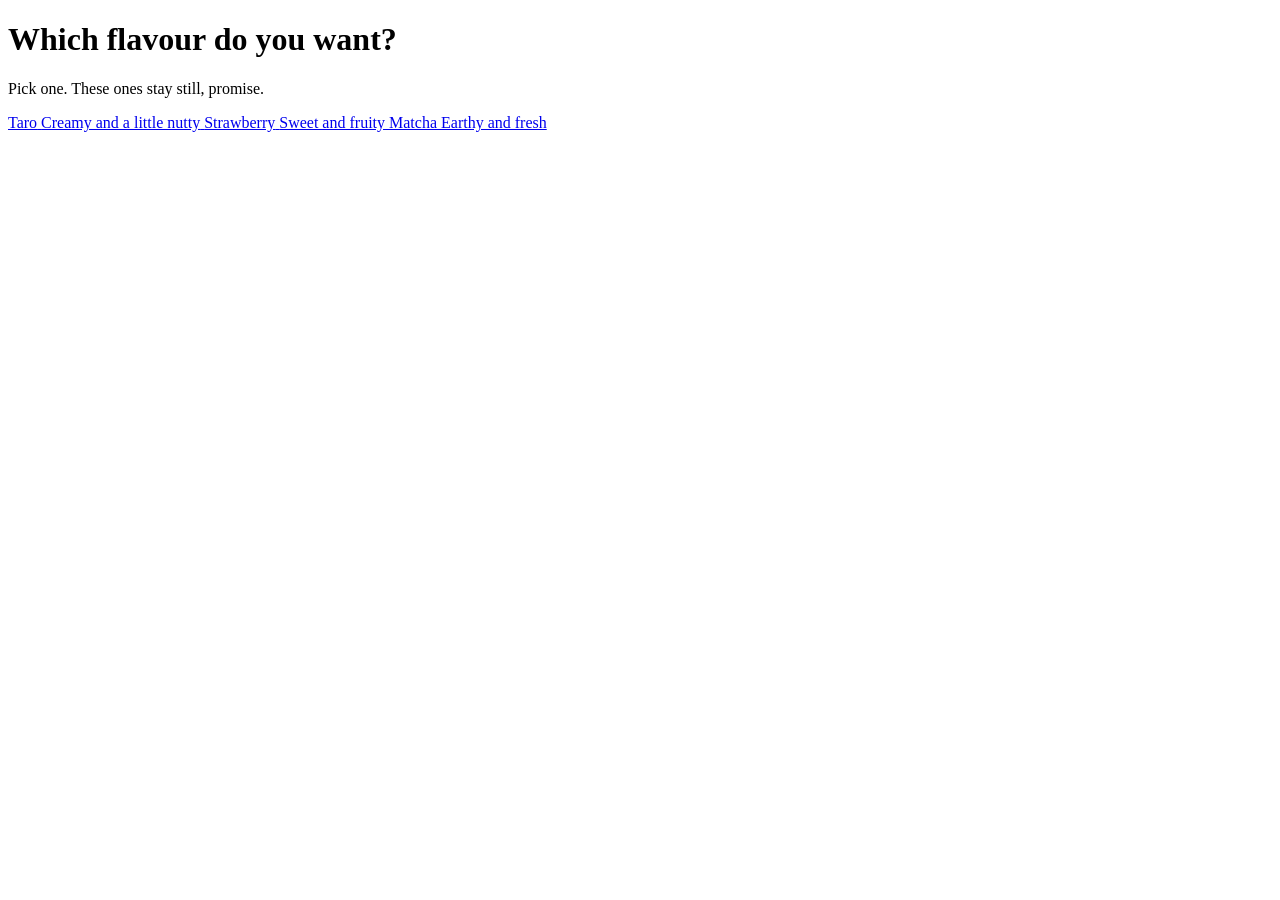
==== flavour.html @ 7fd3cd95 "Add files via upload" ====
<!DOCTYPE html>
<html lang="en">
<head>
  <meta charset="UTF-8">
  <meta name="viewport" content="width=device-width, initial-scale=1">
  <title>Pick your flavour</title>
  <link rel="preconnect" href="https://fonts.googleapis.com">
  <link rel="preconnect" href="https://fonts.gstatic.com" crossorigin>
  <link href="https://fonts.googleapis.com/css2?family=Baloo+2:wght@500;700;800&display=swap" rel="stylesheet">
  <link rel="stylesheet" href="style.css">
</head>
<body>
  <main>
    <h1>Which flavour do you want?</h1>
    <p class="sub">Pick one. These ones stay still, promise.</p>

    <nav class="cups" aria-label="Boba flavours">
      <a class="cup taro" href="ingredients.html#taro">
        <span class="name">Taro</span>
        <span class="note">Creamy and a little nutty</span>
      </a>
      <a class="cup strawberry" href="ingredients.html#strawberry">
        <span class="name">Strawberry</span>
        <span class="note">Sweet and fruity</span>
      </a>
      <a class="cup matcha" href="ingredients.html#matcha">
        <span class="name">Matcha</span>
        <span class="note">Earthy and fresh</span>
      </a>
    </nav>
  </main>
</body>
</html>
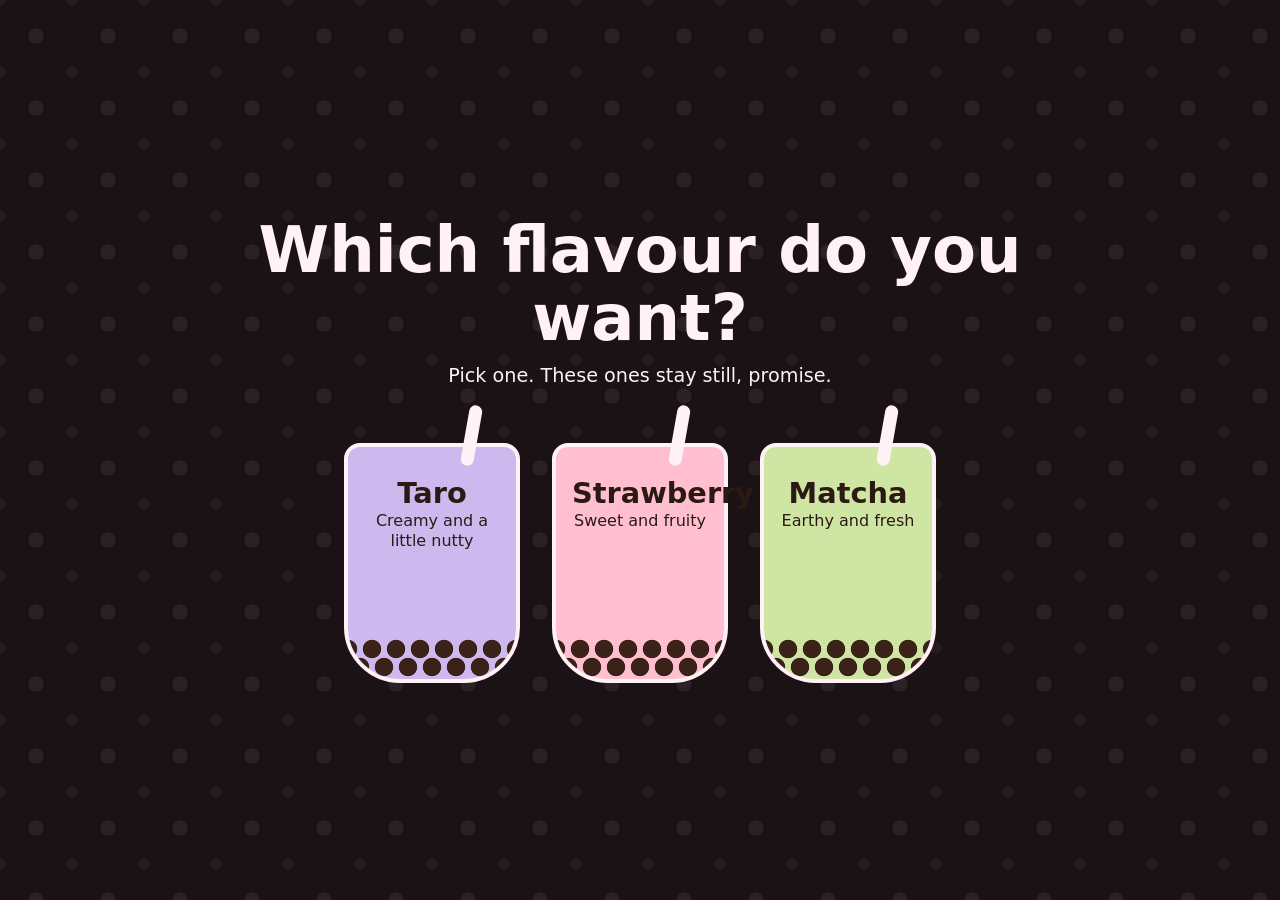
==== commit 8cd9cb2e: "Fix stylesheet link case sensitivity Updated stylesheet link to use 'Style.css' instead of 'style.cs" ====
--- a/flavour.html
+++ b/flavour.html
@@ -7,7 +7,7 @@
   <link rel="preconnect" href="https://fonts.googleapis.com">
   <link rel="preconnect" href="https://fonts.gstatic.com" crossorigin>
   <link href="https://fonts.googleapis.com/css2?family=Baloo+2:wght@500;700;800&display=swap" rel="stylesheet">
-  <link rel="stylesheet" href="style.css">
+  <link rel="stylesheet" href="Style.css">
 </head>
 <body>
   <main>
@@ -30,4 +30,4 @@
     </nav>
   </main>
 </body>
-</html>+</html>
--- a/Style.css
+++ b/Style.css
@@ -0,0 +1,238 @@
+/* Boba site: shared styles for index.html, flavour.html, ingredients.html*/
+
+:root {
+    --ink: #fff1f5;
+    --pearl: #3a2219;
+    --milk: #1b1215;
+    --taro: #cdb9ee;
+    --taro-deep: #5b3f94;
+    --strawberry: #ffbfd0;
+    --strawberry-deep: #b8284f;
+    --matcha: #cfe5a3;
+    --matcha-deep: #43611a;
+    --bg: var(--milk);
+
+}
+
+*{ box-sizing: border-box;}
+
+body {
+    margin: 0;
+    min-height: 100vh;
+    display: grid;
+    place-items: center;
+    padding: 2rem 1.25rem;
+    font-family: "baloo 2", "Trebucht MS", system-ui, sans-serif;
+    color: var(--ink);
+    color: var(--ink);
+    background-color: var(--bg);
+    /*scatterd tapioca pearls */
+    background-image:
+            radial-gradient(circle, rgba(255, 241, 245, 0.07) 0 7px, transparent 8px),
+            radial-gradient(circle, rgba(255, 241, 245, 0.045) 0 5px, transparent 6px);
+    background-size: 72px 72px;
+    background-position: 0 0, 36px 36px;
+    transition: background-color 0.3s;
+    
+}
+
+main {
+    width: min(100%, 54rem);
+    text-align: center;
+}
+
+h1 {
+    margin: 0 0 0.75rem;
+    font-size: clamp(2.2rem, 6vw, 4rem);
+    font-weight: 800;
+    line-height: 1.05;
+
+}
+
+.sub {
+    max-width: 34ch;
+    margin: 0 auto 2rem;
+    font-size: 1.2rem;
+
+}
+
+/* ---------- Buttons and links ---------- 8/
+
+.btn {
+display: inline-block;
+padding: 0.9rem 1.8rem;
+border: 0;
+border-radius: 999px;
+background: var(--ink);
+color: #2b1a14;
+font: inherit;
+font-size: 1.25rem;
+font-weight: 700;
+text-decoration: none;
+cursor: pointer;
+box-shadow: 0 6px 0 #a8949b;
+}
+
+.btn:active {
+    transform: translateY(4px);
+    box-shadow: 0 2px 0 #a8949b;
+}
+
+.btn:focus-visible,
+.cup:focus-visible,
+.link:focus-visible {
+    outline: 4px solid var(--ink);
+    outline-offset: 4px;
+}
+
+.link {
+color: var(--ink)
+font-weight: 700;
+}
+ 
+
+/* ---------- Page 1: the runaway button ---------- */
+
+/* keeps the layout from collapsing when the buton leaves its spot */
+.go-slot { height: 5rem;}
+
+/* the script adds .runing the first time the button dodges */
+#go.running {
+    position: fixed;
+    z-index: 10;
+    white-space: nowrap;
+    transition: left 0.2s ease-out, top 0.2s ease-out;
+}
+
+#go.caught { background: var(--matcha); }
+
+.count {
+    min-height: 1.5rem;
+    margin-top: 1.5rem;
+    font-size: 1.1rem;
+
+}
+
+/* ---------- Page 2: flavour cups ---------- */
+
+.cups {
+    display: flex;
+    flex-wrap: wrap;
+    justify-content: center;
+    gap: 3rem 2rem;
+    margin-top: 3.5rem;
+}
+
+.cup {
+    position: relative;
+    display: flex;
+    flex-direction: column;
+    gap: 0.25rem;
+    width: 11rem;
+    height: 15rem;
+    padding: 2rem 1rem 0;
+    border: 4px solid var(--ink);
+    border-radius: 1rem 1rem 3.5rem 3.5rem;
+     color: #2b1a14;
+    text-decoration: none;
+    transition: transform 0.2s;
+    /* two rows of pearls at the bottom of the cup */
+    background-image:
+        radial-gradient(circle, var(--pearl) 0 0.55rem, transparent 0.6rem),
+    radial-gradient(circle, var(--pearl) 0 0.55rem, transparent 0.6rem);
+  background-size: 1.5rem 1.5rem, 1.5rem 1.5rem;
+  background-position: 0 100%, 0.75rem calc(100% - 1.1rem);
+  background-repeat: repeat-x;
+}
+
+/* straw */
+.cup::before {
+  content: "";
+  position: absolute;
+  top: -2.6rem;
+  right: 2.4rem;
+  width: 0.8rem;
+  height: 3.8rem;
+  border-radius: 0.4rem;
+  background: var(--ink);
+  transform: rotate(10deg);
+}
+
+.cup:hover,
+.cup:focus-visible {
+   transform: translateY(-8px) rotate(-1.5deg);
+}
+
+.cup .name { font-size: 1.8rem; font-weight: 800; line-height: 1; }
+.cup .note { font-size: 1rem; line-height: 1.2; }
+ 
+.cup.taro { background-color: var(--taro); }
+.cup.strawberry { background-color: var(--strawberry); }
+.cup.matcha { background-color: var(--matcha); }
+
+
+/* ---------- Page 3: ingredient lists ---------- */
+ 
+/* each recipe stays hidden until the link ingredients.html#taro (etc.) targets it */
+.recipe { display: none; }
+.recipe:target { display: block; }
+ 
+.fallback { display: block; }
+body:has(.recipe:target) .fallback { display: none; }
+
+/* the page takes on the colour of the chosen flavour */
+body:has(#taro:target) { --bg: color-mix(in srgb, var(--taro) 22%, #1b1215); }
+body:has(#strawberry:target) { --bg: color-mix(in srgb, var(--strawberry) 22%, #1b1215); }
+body:has(#matcha:target) { --bg: color-mix(in srgb, var(--matcha) 22%, #1b1215); }
+
+.recipe {
+    max-width: 30rem;
+    margin: 0 auto;
+    padding: 2rem 2rem 1.75rem;
+    border: 4px solid var(--ink);
+    border-radius: 1.5rem;
+    background: #2a1c21;
+    text-align: left;
+}
+
+.recipe h2 { margin: 0 0 0.25rem; font-size: 2.2rem; font-weight: 800; line-height: 1.1; }
+#taro h2 { color: var(--taro); }
+#strawberry h2 { color: var(--strawberry); }
+#matcha h2 { color: var(--matcha); }
+.recipe p { margin: 0 0 1rem; }
+ 
+.recipe ul {
+  margin: 0 0 1rem;
+  padding: 0;
+  list-style: none;
+}
+ 
+.recipe li {
+  position: relative;
+  padding: 0.3rem 0 0.3rem 1.8rem;
+  font-size: 1.15rem;
+}
+ 
+.recipe li::before {
+  content: "";
+  position: absolute;
+  left: 0.2rem;
+  top: 0.85rem;
+  width: 0.8rem;
+  height: 0.8rem;
+  border-radius: 50%;
+    background: var(--ink);
+}
+ 
+.nav-links {
+  display: flex;
+  flex-wrap: wrap;
+  justify-content: center;
+  gap: 0.5rem 2rem;
+  margin-top: 2rem;
+}
+ 
+@media (prefers-reduced-motion: reduce) {
+  #go.running, .cup, body { transition: none; }
+}
+ 
